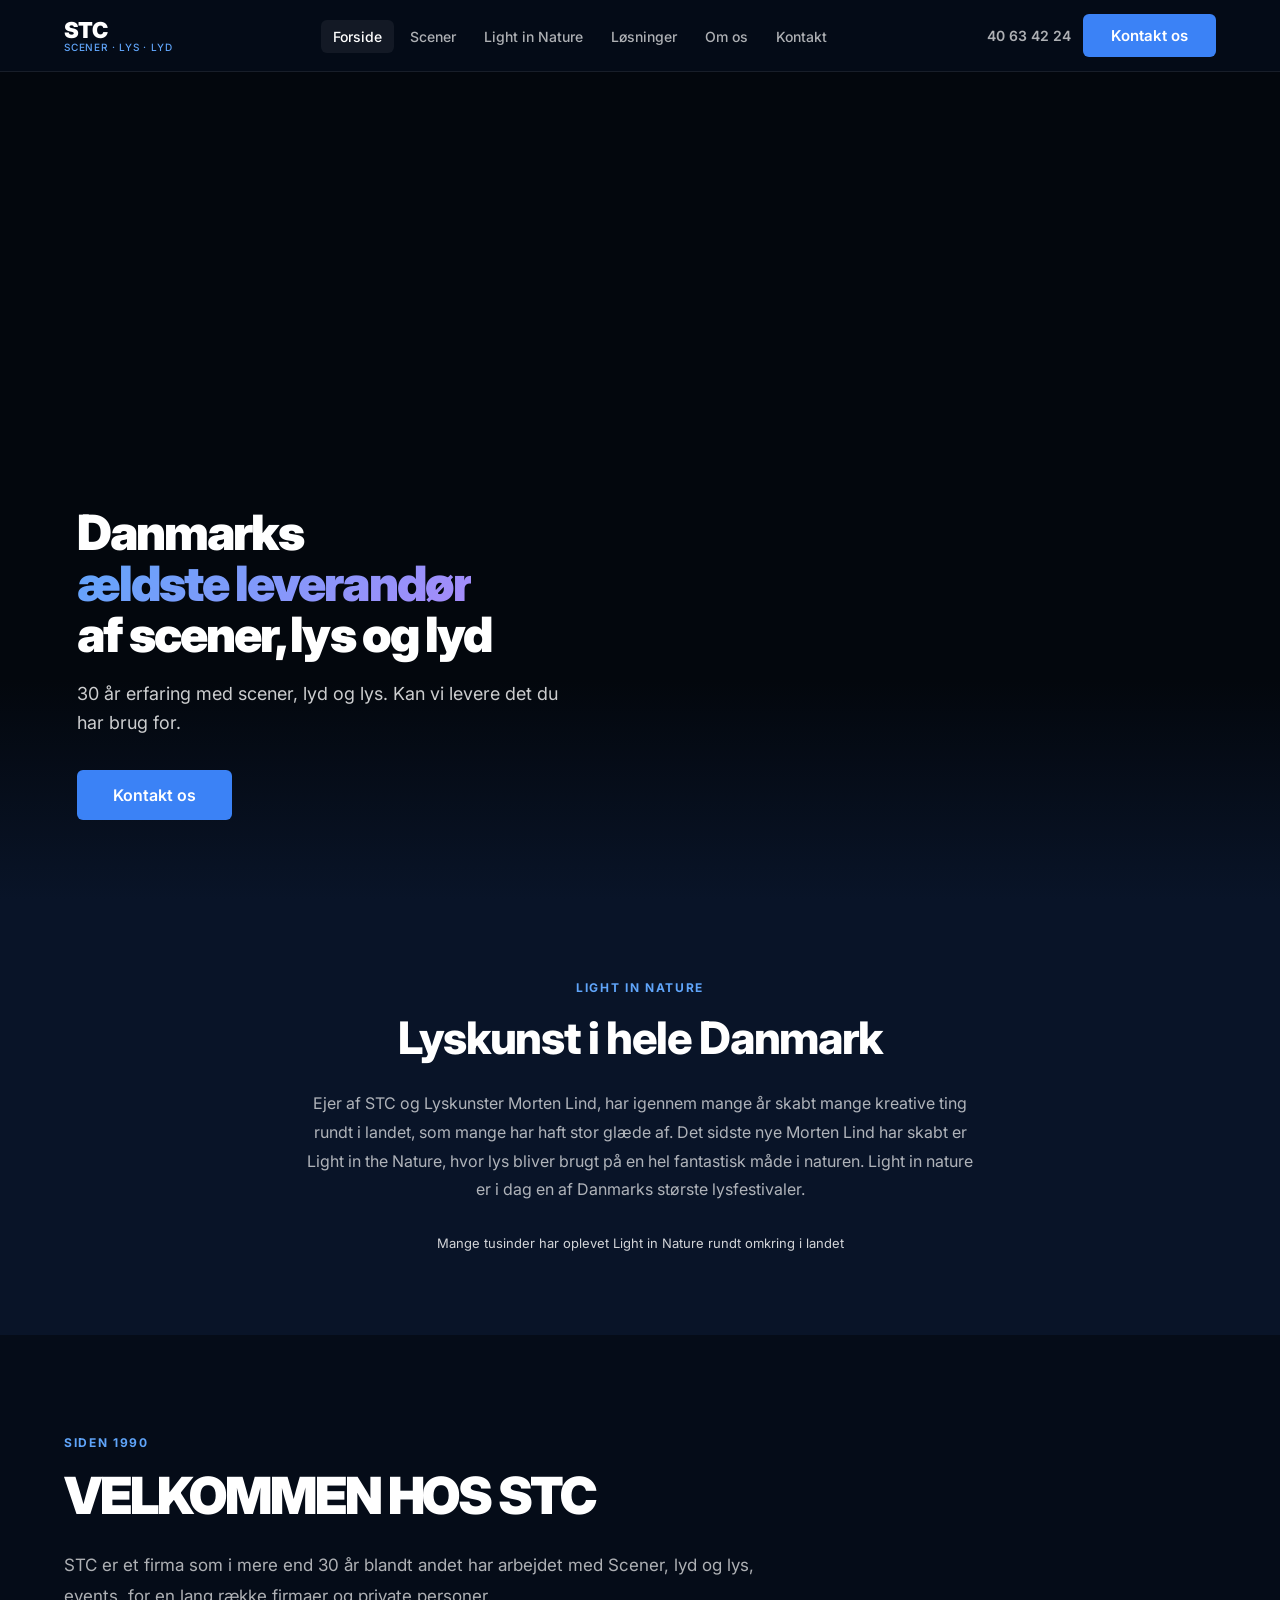
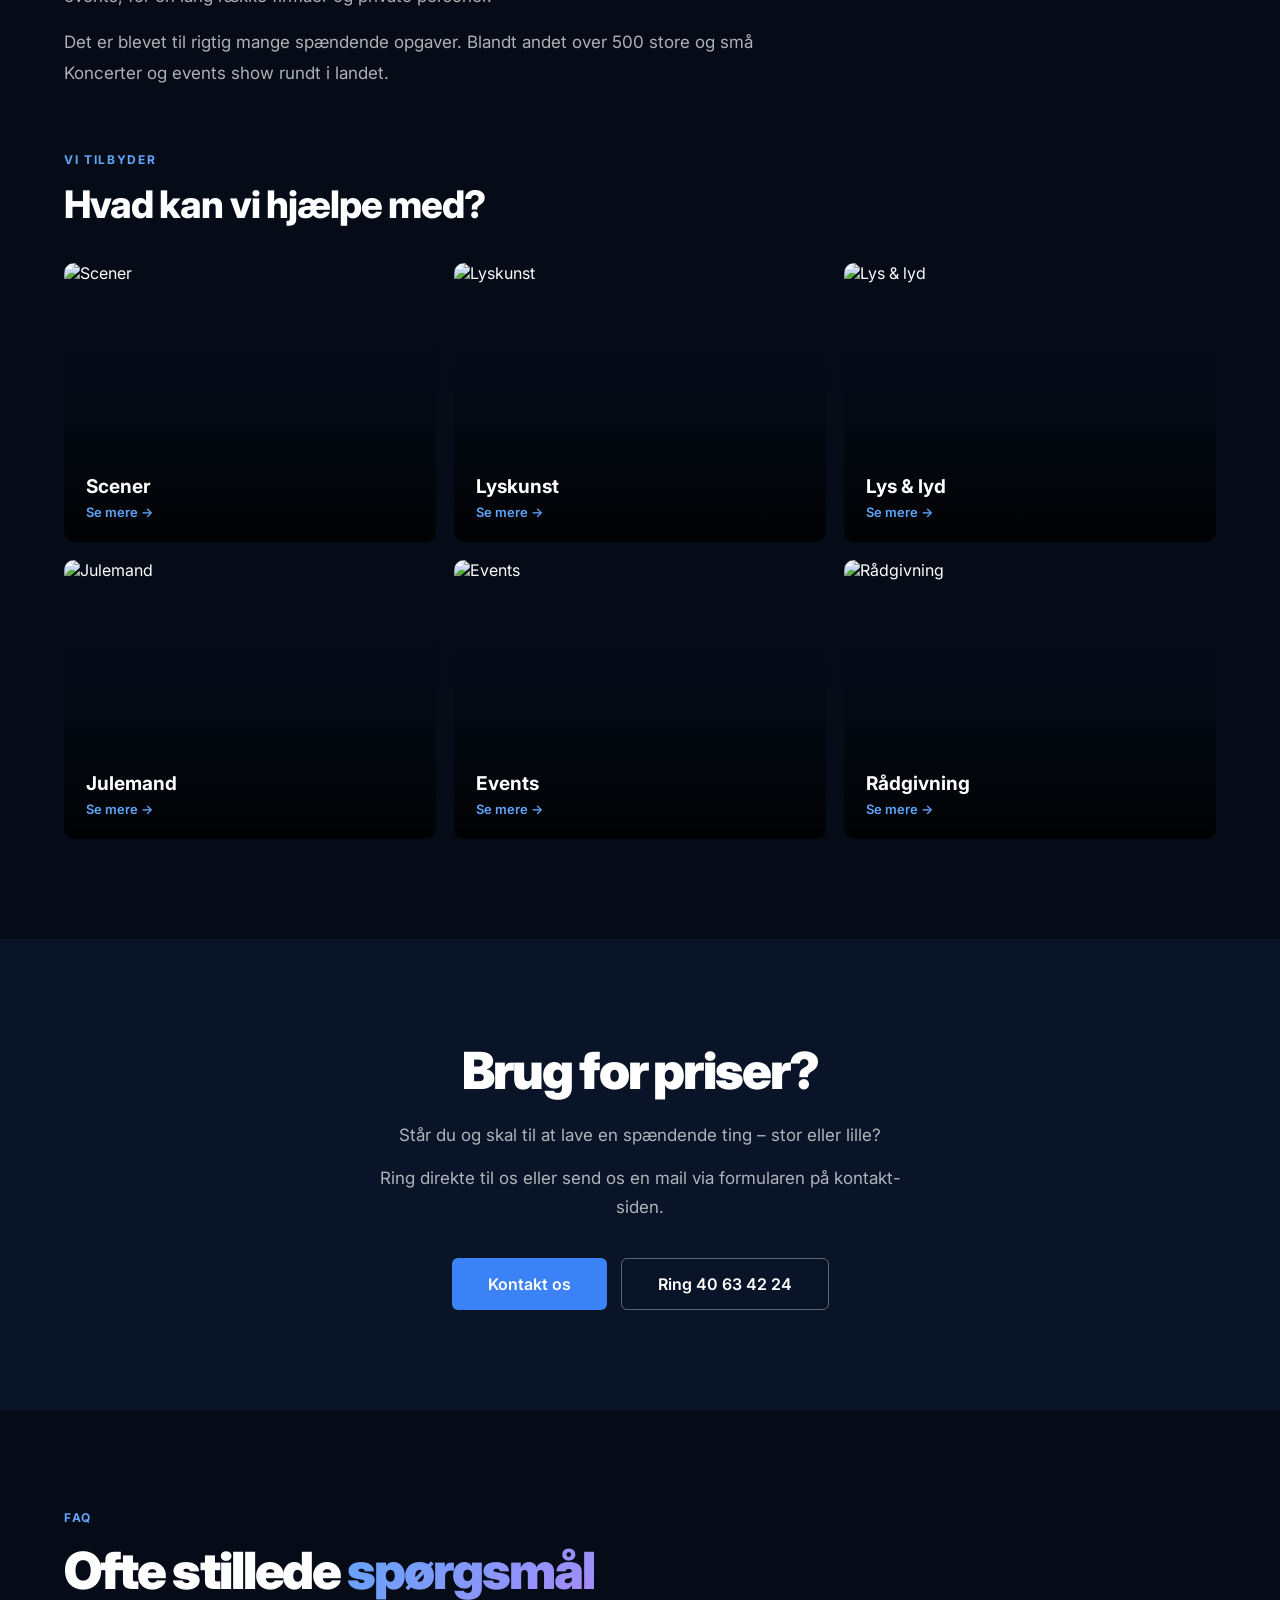
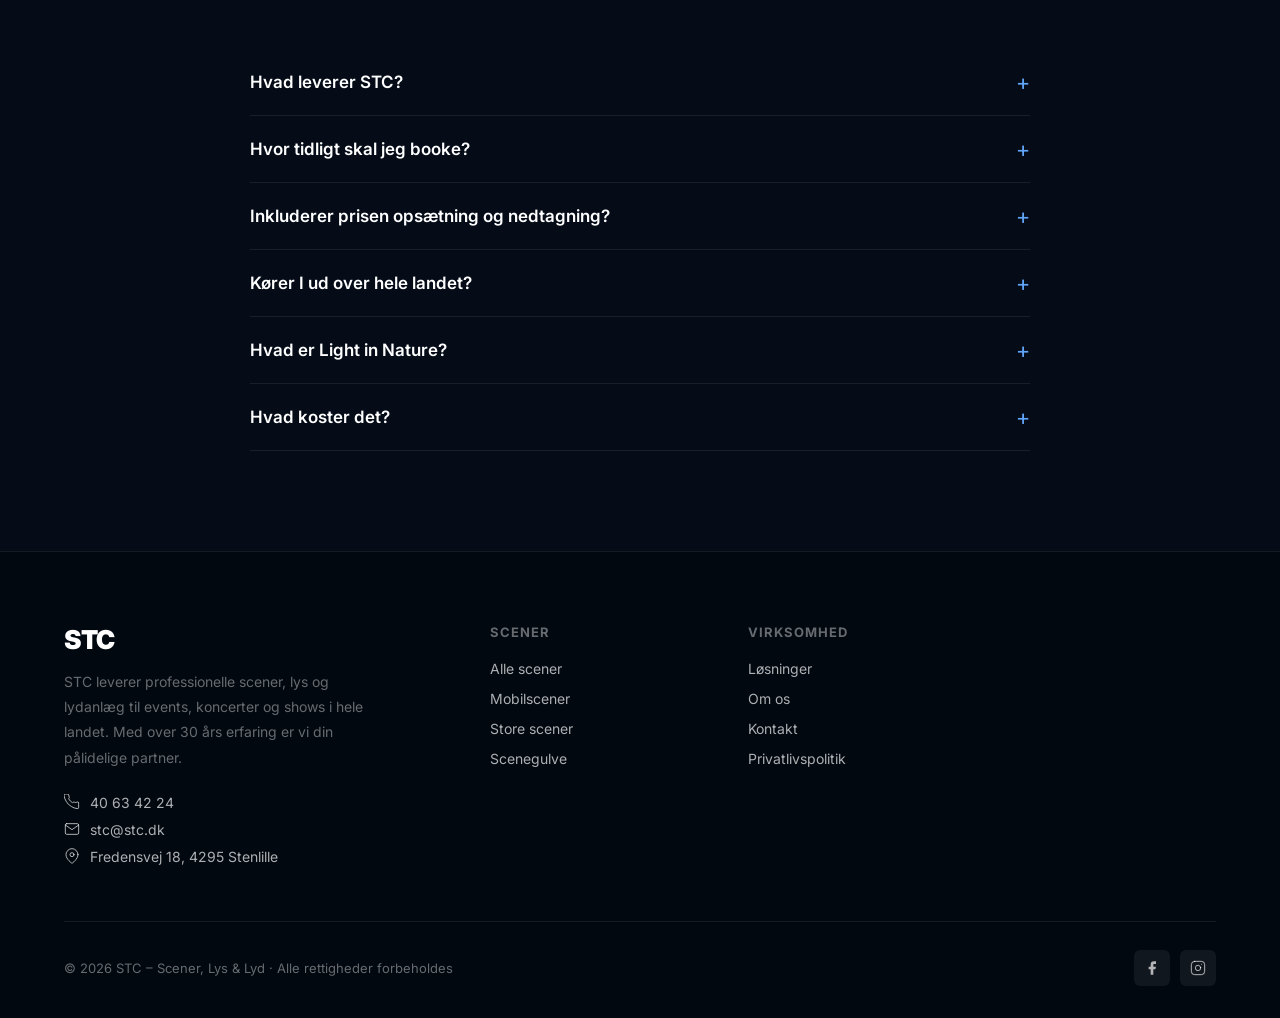
==== index.html @ 2e6f98e1 "test" ====
<!DOCTYPE html>
<html lang="da">
<head>
  <meta charset="UTF-8">
  <meta name="viewport" content="width=device-width, initial-scale=1.0">
  <title>STC – Scener, Lys & Lyd | Professionelt eventudstyr siden 1990</title>
  <meta name="description" content="STC leverer professionelle scener, lys og lyd til events, koncerter og festivaler. Over 30 års erfaring. Ring 40 63 42 24.">
  <link rel="preconnect" href="https://fonts.googleapis.com">
  <link rel="preconnect" href="https://fonts.gstatic.com" crossorigin>
  <link href="https://fonts.googleapis.com/css2?family=Inter:wght@400;500;600;700;800;900&display=swap" rel="stylesheet">
  <link rel="stylesheet" href="styles.css">
</head>
<body>

<!-- NAV -->
<nav class="nav" id="nav">
  <div class="nav-inner">
    <a href="index.html" class="nav-logo">
      <span class="nav-logo-name">STC</span>
      <span class="nav-logo-tag">Scener · Lys · Lyd</span>
    </a>
    <ul class="nav-links">
      <li><a href="index.html" class="nav-link active">Forside</a></li>
      <li class="nav-item">
        <a href="scener.html" class="nav-link">Scener</a>
        <ul class="nav-sub">
          <li><a href="scener.html#store-scener">Store scener</a></li>
          <li><a href="scener.html#mobilscener">Mobilscener</a></li>
          <li><a href="scener.html#scenegulve">Scenegulv og podier</a></li>
          <li><a href="scener.html#smaa-scener">Små scener</a></li>
        </ul>
      </li>
      <li><a href="light-in-nature.html" class="nav-link">Light in Nature</a></li>
      <li><a href="losninger.html" class="nav-link">Løsninger</a></li>
      <li><a href="om-os.html" class="nav-link">Om os</a></li>
      <li><a href="kontakt.html" class="nav-link">Kontakt</a></li>
    </ul>
    <div class="nav-right">
      <a href="tel:40634224" class="nav-tel">40 63 42 24</a>
      <a href="kontakt.html" class="btn btn-primary">Kontakt os</a>
    </div>
    <div class="hamburger" id="hamburger"><span></span><span></span><span></span></div>
  </div>
</nav>

<!-- MOBILE NAV -->
<div class="mobile-nav" id="mobileNav">
  <a href="index.html" class="mobile-nav-link">Forside</a>
  <a href="scener.html" class="mobile-nav-link">Scener</a>
  <a href="light-in-nature.html" class="mobile-nav-link">Light in Nature</a>
  <a href="losninger.html" class="mobile-nav-link">Løsninger</a>
  <a href="om-os.html" class="mobile-nav-link">Om os</a>
  <a href="kontakt.html" class="mobile-nav-link">Kontakt</a>
  <span class="mobile-nav-tel">40 63 42 24</span>
  <a href="kontakt.html" class="btn btn-primary btn-lg" style="margin-top:12px;justify-content:center;">Kontakt os</a>
</div>

<!-- VIDEO HERO -->
<div class="lin-section">
  <div class="lin-video-wrap">
    <video autoplay muted loop playsinline>
      <source src="../assets/video/main_video_light_in_nature.mp4" type="video/mp4">
    </video>
    <div class="lin-video-overlay"></div>
    <div class="lin-hero-text">
      <div>
        <h1 class="lin-h1">Danmarks<br><span class="grad-text">ældste leverandør</span><br>af scener, lys og lyd</h1>
        <p class="lin-sub">30 år erfaring med scener, lyd og lys. Kan vi levere det du har brug for.</p>
        <a href="kontakt.html" class="btn btn-primary btn-lg">Kontakt os</a>
      </div>
    </div>
    <div class="lin-video-gradient"></div>
  </div>
  <div class="lin-text">
    <div class="container">
      <p class="lin-eye fade-up">Light in Nature</p>
      <h2 class="lin-title fade-up d1">Lyskunst i hele Danmark</h2>
      <p class="lin-desc fade-up d2">Ejer af STC og Lyskunster Morten Lind, har igennem mange år skabt mange kreative ting rundt i landet, som mange har haft stor glæde af. Det sidste nye Morten Lind har skabt er Light in the Nature, hvor lys bliver brugt på en hel fantastisk måde i naturen. Light in nature er i dag en af Danmarks største lysfestivaler.</p>
      <p class="lin-highlight fade-up d3">Mange tusinder har oplevet Light in Nature rundt omkring i landet</p>
    </div>
  </div>
</div>

<!-- WELCOME SECTION -->
<section class="section welcome-section">
  <div class="container">
    <p class="section-eyebrow fade-up">Siden 1990</p>
    <h2 class="welcome-h2 fade-up d1">VELKOMMEN HOS STC</h2>
    <p class="welcome-p fade-up d2">STC er et firma som i mere end 30 år blandt andet har arbejdet med Scener, lyd og lys, events, for en lang række firmaer og private personer.</p>
    <p class="welcome-p fade-up d2">Det er blevet til rigtig mange spændende opgaver. Blandt andet over 500 store og små Koncerter og events show rundt i landet.</p>

    <p class="offers-heading fade-up">Vi tilbyder</p>
    <h3 class="offers-h fade-up d1">Hvad kan vi hjælpe med?</h3>
    <div class="offers-grid">
      <a href="scener.html" class="offer-card fade-up">
        <img class="offer-img" src="../assets/images/scener/IMG_8275.jpg" alt="Scener" loading="lazy">
        <div class="offer-body">
          <div class="offer-name">Scener</div>
          <span class="offer-more">Se mere →</span>
        </div>
      </a>
      <a href="light-in-nature.html" class="offer-card fade-up d1">
        <img class="offer-img" src="../assets/images/light_in_nature/IMG_1847-1920w.jpeg" alt="Lyskunst" loading="lazy">
        <div class="offer-body">
          <div class="offer-name">Lyskunst</div>
          <span class="offer-more">Se mere →</span>
        </div>
      </a>
      <a href="lys-og-lyd.html" class="offer-card fade-up d2">
        <img class="offer-img" src="../assets/images/light_in_nature/IMG_1811-1920w.jpeg" alt="Lys &amp; lyd" loading="lazy">
        <div class="offer-body">
          <div class="offer-name">Lys &amp; lyd</div>
          <span class="offer-more">Se mere →</span>
        </div>
      </a>
      <a href="kontakt.html" class="offer-card fade-up">
        <img class="offer-img" src="../assets/images/julemand/stc-event-julemand04-640w.jpg" alt="Julemand" loading="lazy">
        <div class="offer-body">
          <div class="offer-name">Julemand</div>
          <span class="offer-more">Se mere →</span>
        </div>
      </a>
      <a href="kontakt.html" class="offer-card fade-up d1">
        <img class="offer-img" src="../assets/images/light_in_nature/IMG_1855-1920w.jpeg" alt="Events" loading="lazy">
        <div class="offer-body">
          <div class="offer-name">Events</div>
          <span class="offer-more">Se mere →</span>
        </div>
      </a>
      <a href="kontakt.html" class="offer-card fade-up d2">
        <img class="offer-img" src="../assets/images/laser.jpeg" alt="Rådgivning" loading="lazy">
        <div class="offer-body">
          <div class="offer-name">Rådgivning</div>
          <span class="offer-more">Se mere →</span>
        </div>
      </a>
    </div>
  </div>
</section>

<!-- PRICE CTA -->
<div class="price-cta">
  <div class="container">
    <h2 class="price-cta-h fade-up">Brug for priser?</h2>
    <p class="price-cta-p fade-up d1">Står du og skal til at lave en spændende ting – stor eller lille?</p>
    <p class="price-cta-p fade-up d1">Ring direkte til os eller send os en mail via formularen på kontakt-siden.</p>
    <div class="price-cta-btns fade-up d2">
      <a href="kontakt.html" class="btn btn-primary btn-lg">Kontakt os</a>
      <a href="tel:40634224" class="btn btn-outline btn-lg">Ring 40 63 42 24</a>
    </div>
  </div>
</div>

<!-- FAQ -->
<section class="section">
  <div class="container">
    <p class="section-eyebrow fade-up">FAQ</p>
    <h2 class="welcome-h2 fade-up d1" style="margin-bottom:48px;">Ofte stillede <span class="grad-text">spørgsmål</span></h2>
    <div class="faq-list">
      <div class="faq-item fade-up">
        <div class="faq-q">Hvad leverer STC?</div>
        <div class="faq-a">STC leverer scener, lys og lyd samt totalløsninger til alle typer events – fra private fester til store musikfestivaler i hele Danmark.</div>
      </div>
      <div class="faq-item fade-up d1">
        <div class="faq-q">Hvor tidligt skal jeg booke?</div>
        <div class="faq-a">Jo tidligere jo bedre – særligt i sommersæsonen. Vi anbefaler minimum 4–6 uger inden dit event.</div>
      </div>
      <div class="faq-item fade-up d2">
        <div class="faq-q">Inkluderer prisen opsætning og nedtagning?</div>
        <div class="faq-a">Ja – vi leverer og opstiller alt udstyr selv og sørger for nedtagning efter eventet er overstået.</div>
      </div>
      <div class="faq-item fade-up">
        <div class="faq-q">Kører I ud over hele landet?</div>
        <div class="faq-a">Ja – vi leverer og opstiller over hele Danmark. Fragtpris beregnes ud fra afstand fra Stenlille.</div>
      </div>
      <div class="faq-item fade-up d1">
        <div class="faq-q">Hvad er Light in Nature?</div>
        <div class="faq-a">Light in Nature er STC's unikke koncept med kunstneriske lysinstallationer i naturen – i dag en af Danmarks største lysfestivaler.</div>
      </div>
      <div class="faq-item fade-up d2">
        <div class="faq-q">Hvad koster det?</div>
        <div class="faq-a">Prisen afhænger af hvilke ydelser du har brug for, afstand og varighed. Kontakt os for et uforpligtende tilbud.</div>
      </div>
    </div>
  </div>
</section>

<!-- FOOTER -->
<footer class="footer">
  <div class="container">
    <div class="footer-grid">
      <div>
        <span class="footer-logo">STC</span>
        <p class="footer-tagline">STC leverer professionelle scener, lys og lydanlæg til events, koncerter og shows i hele landet. Med over 30 års erfaring er vi din pålidelige partner.</p>
        <div class="footer-contact">
          <a href="tel:40634224"><svg viewBox="0 0 24 24" fill="none" stroke="currentColor" stroke-width="1.5" stroke-linecap="round" stroke-linejoin="round"><path d="M22 16.92v3a2 2 0 0 1-2.18 2 19.79 19.79 0 0 1-8.63-3.07A19.5 19.5 0 0 1 3.17 10.8 19.79 19.79 0 0 1 .1 2.18 2 2 0 0 1 2.1 0h3a2 2 0 0 1 2 1.72 12.84 12.84 0 0 0 .7 2.81 2 2 0 0 1-.45 2.11L6.91 7.18a16 16 0 0 0 6 6l.54-.54a2 2 0 0 1 2.11-.45 12.84 12.84 0 0 0 2.81.7A2 2 0 0 1 22 14.92z"/></svg>40 63 42 24</a>
          <a href="mailto:stc@stc.dk"><svg viewBox="0 0 24 24" fill="none" stroke="currentColor" stroke-width="1.5" stroke-linecap="round" stroke-linejoin="round"><path d="M4 4h16c1.1 0 2 .9 2 2v12c0 1.1-.9 2-2 2H4c-1.1 0-2-.9-2-2V6c0-1.1.9-2 2-2z"/><polyline points="22,6 12,13 2,6"/></svg>stc@stc.dk</a>
          <a href="#"><svg viewBox="0 0 24 24" fill="none" stroke="currentColor" stroke-width="1.5" stroke-linecap="round" stroke-linejoin="round"><path d="M21 10c0 7-9 13-9 13s-9-6-9-13a9 9 0 0 1 18 0z"/><circle cx="12" cy="10" r="3"/></svg>Fredensvej 18, 4295 Stenlille</a>
        </div>
      </div>
      <div>
        <p class="footer-col-h">Scener</p>
        <ul class="footer-links">
          <li><a href="scener.html" class="footer-link">Alle scener</a></li>
          <li><a href="scener.html#mobilscener" class="footer-link">Mobilscener</a></li>
          <li><a href="scener.html#store-scener" class="footer-link">Store scener</a></li>
          <li><a href="scener.html#scenegulve" class="footer-link">Scenegulve</a></li>
        </ul>
      </div>
      <div>
        <p class="footer-col-h">Virksomhed</p>
        <ul class="footer-links">
          <li><a href="losninger.html" class="footer-link">Løsninger</a></li>
          <li><a href="om-os.html" class="footer-link">Om os</a></li>
          <li><a href="kontakt.html" class="footer-link">Kontakt</a></li>
          <li><a href="#" class="footer-link">Privatlivspolitik</a></li>
        </ul>
      </div>
    </div>
    <div class="footer-bottom">
      <p class="footer-copy">© 2026 STC – Scener, Lys &amp; Lyd · Alle rettigheder forbeholdes</p>
      <div class="footer-social">
        <a href="https://www.facebook.com/stc.scener.lyd.lys/" class="soc-link" target="_blank" rel="noopener" aria-label="Facebook"><svg viewBox="0 0 24 24" fill="currentColor"><path d="M18 2h-3a5 5 0 0 0-5 5v3H7v4h3v8h4v-8h3l1-4h-4V7a1 1 0 0 1 1-1h3z"/></svg></a>
        <a href="#" class="soc-link" aria-label="Instagram"><svg viewBox="0 0 24 24" fill="none" stroke="currentColor" stroke-width="1.5" stroke-linecap="round" stroke-linejoin="round"><rect x="2" y="2" width="20" height="20" rx="5" ry="5"/><path d="M16 11.37A4 4 0 1 1 12.63 8 4 4 0 0 1 16 11.37z"/><line x1="17.5" y1="6.5" x2="17.51" y2="6.5"/></svg></a>
      </div>
    </div>
  </div>
</footer>

<script src="script.js"></script>
</body>
</html>
---- styles.css ----
@import url('https://fonts.googleapis.com/css2?family=Inter:wght@400;500;600;700;800;900&display=swap');

:root {
  --bg: #050c18;
  --bg-2: #091428;
  --bg-card: #0d1f3c;
  --blue: #3B82F6;
  --blue-light: #60A5FA;
  --text: #fff;
  --text-2: rgba(255,255,255,0.68);
  --text-3: rgba(255,255,255,0.4);
  --border: rgba(255,255,255,0.08);
  --nav-h: 72px;
  --r: 10px;
  --max: 1200px;
}

/* Reset & base */
*, *::before, *::after { box-sizing: border-box; margin: 0; padding: 0; }
html { scroll-behavior: smooth; }
body { background: var(--bg); color: var(--text); font-family: 'Inter', sans-serif; -webkit-font-smoothing: antialiased; }
a { text-decoration: none; color: inherit; }
img { display: block; max-width: 100%; }

/* Container */
.container { max-width: var(--max); margin: 0 auto; padding: 0 24px; }

/* Buttons */
.btn { display: inline-flex; align-items: center; gap: 8px; padding: 12px 28px; border-radius: 6px; font-weight: 600; font-size: 15px; cursor: pointer; transition: all .2s; border: none; }
.btn-primary { background: var(--blue); color: #fff; }
.btn-primary:hover { background: var(--blue-light); }
.btn-outline { background: transparent; color: #fff; border: 1.5px solid rgba(255,255,255,0.35); }
.btn-outline:hover { border-color: var(--blue-light); color: var(--blue-light); }
.btn-ghost { background: rgba(255,255,255,0.08); color: #fff; }
.btn-ghost:hover { background: rgba(255,255,255,0.14); }
.btn-lg { padding: 15px 36px; font-size: 16px; }

/* Text gradient */
.grad-text { background: linear-gradient(135deg, #60A5FA, #a78bfa); -webkit-background-clip: text; -webkit-text-fill-color: transparent; background-clip: text; }

/* Nav */
.nav { position: fixed; top: 0; left: 0; right: 0; z-index: 100; height: var(--nav-h); background: rgba(5,12,24,0.92); backdrop-filter: blur(12px); border-bottom: 1px solid var(--border); transition: background .3s; }
.nav.scrolled { background: rgba(5,12,24,0.98); }
.nav-inner { max-width: var(--max); margin: 0 auto; padding: 0 24px; height: 100%; display: flex; align-items: center; gap: 40px; }
.nav-logo { display: flex; flex-direction: column; line-height: 1; text-decoration: none; margin-right: auto; }
.nav-logo-name { font-size: 22px; font-weight: 900; letter-spacing: -0.03em; color: #fff; }
.nav-logo-tag { font-size: 10px; color: var(--blue-light); font-weight: 500; letter-spacing: 0.08em; text-transform: uppercase; margin-top: 1px; }
.nav-links { display: flex; align-items: center; gap: 4px; list-style: none; }
.nav-link { font-size: 14px; font-weight: 500; color: var(--text-2); padding: 8px 12px; border-radius: 6px; transition: color .2s, background .2s; white-space: nowrap; }
.nav-link:hover, .nav-link.active { color: #fff; background: rgba(255,255,255,0.06); }
.nav-item { position: relative; }
.nav-item:hover .nav-sub { opacity: 1; visibility: visible; transform: translateY(0); }
.nav-sub { position: absolute; top: calc(100% + 10px); left: 0; background: #0d1f3c; border: 1px solid var(--border); border-radius: 8px; padding: 8px; min-width: 210px; list-style: none; opacity: 0; visibility: hidden; transform: translateY(-6px); transition: all .2s; box-shadow: 0 16px 40px rgba(0,0,0,0.5); }
.nav-sub li a { display: block; padding: 9px 14px; font-size: 14px; color: var(--text-2); border-radius: 5px; transition: background .15s, color .15s; }
.nav-sub li a:hover { background: rgba(255,255,255,0.06); color: #fff; }
.nav-right { display: flex; align-items: center; gap: 12px; margin-left: auto; }
.nav-tel { font-size: 14px; font-weight: 600; color: var(--text-2); transition: color .2s; }
.nav-tel:hover { color: #fff; }
.hamburger { display: none; flex-direction: column; gap: 5px; cursor: pointer; padding: 6px; }
.hamburger span { display: block; width: 22px; height: 2px; background: #fff; border-radius: 2px; transition: all .3s; }
.hamburger.open span:nth-child(1) { transform: translateY(7px) rotate(45deg); }
.hamburger.open span:nth-child(2) { opacity: 0; }
.hamburger.open span:nth-child(3) { transform: translateY(-7px) rotate(-45deg); }

/* Mobile nav */
.mobile-nav { position: fixed; top: var(--nav-h); left: 0; right: 0; bottom: 0; z-index: 99; background: #050c18; padding: 24px; display: flex; flex-direction: column; gap: 4px; transform: translateX(100%); transition: transform .3s ease; overflow-y: auto; }
.mobile-nav.open { transform: translateX(0); }
.mobile-nav-link { font-size: 18px; font-weight: 600; color: var(--text-2); padding: 14px 0; border-bottom: 1px solid var(--border); }
.mobile-nav-link:hover { color: #fff; }
.mobile-nav-tel { font-size: 15px; font-weight: 600; color: var(--blue-light); padding: 14px 0; margin-top: 8px; }

/* Scroll animations */
.fade-up { opacity: 0; transform: translateY(28px); transition: opacity .6s ease, transform .6s ease; }
.fade-up.visible { opacity: 1; transform: none; }
.d1 { transition-delay: .1s; }
.d2 { transition-delay: .2s; }
.d3 { transition-delay: .3s; }

/* Video hero (lin-section) */
.lin-section { padding-top: var(--nav-h); }
.lin-video-wrap { position: relative; height: calc(100vh - var(--nav-h)); min-height: 500px; overflow: hidden; }
.lin-video-wrap video { position: absolute; inset: 0; width: 100%; height: 100%; object-fit: cover; }
.lin-video-overlay { position: absolute; inset: 0; z-index: 1; background: rgba(0,0,0,0.45); }
.lin-hero-text { position: absolute; inset: 0; z-index: 3; display: flex; align-items: flex-end; padding-bottom: 80px; padding-left: clamp(24px, 6vw, 100px); }
.lin-h1 { font-size: clamp(28px, 3.8vw, 54px); font-weight: 900; color: #fff; letter-spacing: -0.04em; line-height: 1.05; margin-bottom: 20px; }
.lin-sub { font-size: clamp(15px, 1.6vw, 18px); color: rgba(255,255,255,0.8); max-width: 500px; margin-bottom: 32px; line-height: 1.6; }
.lin-video-gradient { position: absolute; bottom: 0; left: 0; right: 0; height: 220px; z-index: 2; background: linear-gradient(to bottom, transparent, #091428); }
.lin-text { background: var(--bg-2); padding: 80px 0; text-align: center; }
.lin-eye { font-size: 12px; font-weight: 700; letter-spacing: 0.14em; text-transform: uppercase; color: var(--blue-light); margin-bottom: 16px; }
.lin-title { font-size: clamp(26px, 3.5vw, 46px); font-weight: 800; letter-spacing: -0.03em; margin-bottom: 24px; }
.lin-desc { font-size: 16px; color: var(--text-2); max-width: 680px; margin: 0 auto 28px; line-height: 1.8; }
.lin-highlight { font-size: 13px; color: rgba(255,255,255,0.82); max-width: 620px; margin: 0 auto; line-height: 1.75; }

/* Welcome section */
.section { padding: 100px 0; }
.welcome-section { background: var(--bg); }
.section-eyebrow { font-size: 12px; font-weight: 700; letter-spacing: 0.14em; text-transform: uppercase; color: var(--blue-light); margin-bottom: 14px; }
.welcome-h2 { font-size: clamp(28px, 4vw, 52px); font-weight: 900; letter-spacing: -0.04em; margin-bottom: 24px; }
.welcome-p { font-size: 17px; color: var(--text-2); max-width: 700px; line-height: 1.8; margin-bottom: 16px; }
.offers-heading { font-size: 12px; font-weight: 700; letter-spacing: 0.14em; text-transform: uppercase; color: var(--blue-light); margin-top: 64px; margin-bottom: 14px; }
.offers-h { font-size: clamp(22px, 3vw, 38px); font-weight: 800; letter-spacing: -0.03em; margin-bottom: 36px; }
.offers-grid { display: grid; grid-template-columns: repeat(3, 1fr); gap: 18px; }
.offer-card { position: relative; border-radius: var(--r); overflow: hidden; aspect-ratio: 4/3; display: block; text-decoration: none; }
.offer-card:hover .offer-img { transform: scale(1.05); }
.offer-img { width: 100%; height: 100%; object-fit: cover; transition: transform .4s ease; }
.offer-body { position: absolute; inset: 0; background: linear-gradient(to top, rgba(0,0,0,0.85) 0%, rgba(0,0,0,0.1) 55%, transparent 100%); display: flex; flex-direction: column; justify-content: flex-end; padding: 22px; }
.offer-name { font-size: 19px; font-weight: 700; color: #fff; margin-bottom: 6px; }
.offer-more { font-size: 13px; font-weight: 600; color: var(--blue-light); }

/* Price CTA */
.price-cta { background: var(--bg-2); padding: 100px 0; text-align: center; }
.price-cta-h { font-size: clamp(28px, 4vw, 52px); font-weight: 900; letter-spacing: -0.04em; margin-bottom: 20px; }
.price-cta-p { font-size: 17px; color: var(--text-2); max-width: 560px; margin: 0 auto 14px; line-height: 1.7; }
.price-cta-btns { display: flex; gap: 14px; justify-content: center; margin-top: 36px; flex-wrap: wrap; }

/* FAQ */
.faq-list { max-width: 780px; margin: 0 auto; }
.faq-item { border-bottom: 1px solid var(--border); cursor: pointer; }
.faq-q { padding: 20px 0; font-size: 17px; font-weight: 600; display: flex; justify-content: space-between; align-items: center; gap: 16px; }
.faq-q::after { content: '+'; font-size: 22px; font-weight: 400; color: var(--blue-light); flex-shrink: 0; transition: transform .2s; }
.faq-item.open .faq-q::after { transform: rotate(45deg); }
.faq-a { font-size: 16px; color: var(--text-2); line-height: 1.8; max-height: 0; overflow: hidden; transition: max-height .35s ease, padding .35s ease; }
.faq-item.open .faq-a { max-height: 300px; padding-bottom: 20px; }

/* Footer */
.footer { background: #020810; padding: 72px 0 32px; border-top: 1px solid var(--border); }
.footer-grid { display: grid; grid-template-columns: 1.8fr 1fr 1fr 1fr; gap: 48px; margin-bottom: 56px; }
.footer-logo { font-size: 26px; font-weight: 900; letter-spacing: -0.04em; margin-bottom: 14px; display: block; }
.footer-tagline { font-size: 14px; color: var(--text-3); line-height: 1.8; margin-bottom: 24px; max-width: 300px; }
.footer-contact { display: flex; flex-direction: column; gap: 10px; }
.footer-contact a { display: flex; align-items: center; gap: 10px; font-size: 14px; color: var(--text-2); transition: color .2s; }
.footer-contact a:hover { color: #fff; }
.footer-contact svg { width: 16px; height: 16px; flex-shrink: 0; }
.footer-col-h { font-size: 13px; font-weight: 700; letter-spacing: 0.08em; text-transform: uppercase; color: var(--text-3); margin-bottom: 18px; }
.footer-links { list-style: none; display: flex; flex-direction: column; gap: 10px; }
.footer-link { font-size: 14px; color: var(--text-2); transition: color .2s; }
.footer-link:hover { color: #fff; }
.footer-bottom { display: flex; justify-content: space-between; align-items: center; padding-top: 28px; border-top: 1px solid var(--border); flex-wrap: wrap; gap: 16px; }
.footer-copy { font-size: 13px; color: var(--text-3); }
.footer-social { display: flex; gap: 10px; }
.soc-link { width: 36px; height: 36px; border-radius: 6px; background: rgba(255,255,255,0.06); display: flex; align-items: center; justify-content: center; color: var(--text-2); transition: background .2s, color .2s; }
.soc-link:hover { background: var(--blue); color: #fff; }
.soc-link svg { width: 16px; height: 16px; }

/* Losninger page specific */
/* Hero tabs */
.sol-hero { position: relative; height: 90vh; min-height: 560px; overflow: hidden; display: flex; align-items: flex-end; padding-bottom: 80px; padding-top: var(--nav-h); }
.sol-hero-bg { position: absolute; inset: 0; }
.sol-hero-bg img { width: 100%; height: 100%; object-fit: cover; }
.sol-hero-overlay { position: absolute; inset: 0; background: linear-gradient(to top, rgba(5,12,24,1) 0%, rgba(5,12,24,0.6) 40%, rgba(5,12,24,0.2) 100%); }
.sol-hero-content { position: relative; z-index: 2; width: 100%; }
.sol-eyebrow { font-size: 12px; font-weight: 700; letter-spacing: 0.14em; text-transform: uppercase; color: var(--blue-light); margin-bottom: 16px; }
.sol-h1 { font-size: clamp(32px, 5vw, 68px); font-weight: 900; letter-spacing: -0.04em; line-height: 1.05; margin-bottom: 40px; }
.sol-tabs { display: flex; gap: 12px; flex-wrap: wrap; }
.sol-tab { padding: 13px 28px; border-radius: 6px; font-size: 15px; font-weight: 600; cursor: pointer; transition: all .2s; border: 1.5px solid rgba(255,255,255,0.25); color: rgba(255,255,255,0.75); background: rgba(255,255,255,0.06); }
.sol-tab:hover, .sol-tab.active { background: var(--blue); border-color: var(--blue); color: #fff; }

/* Tab content panels */
.sol-panel { display: none; }
.sol-panel.active { display: block; }

/* Vi leverer section */
.vi-leverer { padding: 100px 0; background: var(--bg); }
.vi-leverer-intro { max-width: 700px; margin-bottom: 64px; }
.vi-leverer-intro h2 { font-size: clamp(26px, 3.5vw, 46px); font-weight: 900; letter-spacing: -0.04em; margin-bottom: 18px; }
.vi-leverer-intro p { font-size: 17px; color: var(--text-2); line-height: 1.8; }

/* Scene type cards */
.type-grid { display: grid; grid-template-columns: repeat(2, 1fr); gap: 24px; }
.type-card { background: var(--bg-card); border: 1px solid var(--border); border-radius: var(--r); overflow: hidden; display: flex; flex-direction: column; transition: border-color .2s; text-decoration: none; color: inherit; }
.type-card:hover { border-color: var(--blue); }
.type-card-img { aspect-ratio: 16/9; overflow: hidden; }
.type-card-img img { width: 100%; height: 100%; object-fit: cover; transition: transform .4s; }
.type-card:hover .type-card-img img { transform: scale(1.05); }
.type-card-body { padding: 24px 28px 28px; flex: 1; display: flex; flex-direction: column; }
.type-card-title { font-size: 20px; font-weight: 700; margin-bottom: 10px; }
.type-card-desc { font-size: 15px; color: var(--text-2); line-height: 1.7; flex: 1; margin-bottom: 20px; }
.type-card-link { font-size: 14px; font-weight: 600; color: var(--blue-light); display: flex; align-items: center; gap: 6px; }
.type-card-link::after { content: '→'; }

/* Scener page */
.page-hero { position: relative; min-height: 400px; display: flex; align-items: flex-end; padding-bottom: 60px; padding-top: var(--nav-h); overflow: hidden; }
.page-hero-bg { position: absolute; inset: 0; }
.page-hero-bg img { width: 100%; height: 100%; object-fit: cover; }
.page-hero-overlay { position: absolute; inset: 0; background: linear-gradient(to top, rgba(5,12,24,0.88) 0%, rgba(5,12,24,0.35) 50%, rgba(5,12,24,0.08) 100%); }
.page-hero-content { position: relative; z-index: 2; }
.page-eyebrow { font-size: 12px; font-weight: 700; letter-spacing: 0.14em; text-transform: uppercase; color: var(--blue-light); margin-bottom: 12px; }
.page-h1 { font-size: clamp(32px, 5vw, 64px); font-weight: 900; letter-spacing: -0.04em; line-height: 1.05; margin-bottom: 16px; }
.page-sub { font-size: 18px; color: var(--text-2); max-width: 580px; line-height: 1.7; }
.scener-section { padding: 80px 0; }
.scener-section + .scener-section { border-top: 1px solid var(--border); }
.scene-card { display: grid; grid-template-columns: 1fr 1fr; gap: 60px; align-items: center; }
.scene-card.reverse { direction: rtl; }
.scene-card.reverse > * { direction: ltr; }
.scene-card-img { border-radius: var(--r); overflow: hidden; aspect-ratio: 4/3; }
.scene-card-img img { width: 100%; height: 100%; object-fit: cover; }
.scene-card-eyebrow { font-size: 11px; font-weight: 700; letter-spacing: 0.12em; text-transform: uppercase; color: var(--blue-light); margin-bottom: 12px; }
.scene-card-h { font-size: clamp(22px, 3vw, 36px); font-weight: 800; letter-spacing: -0.03em; margin-bottom: 14px; }
.scene-card-p { font-size: 16px; color: var(--text-2); line-height: 1.8; margin-bottom: 24px; }

/* Light in nature – full-height immersive hero */
.lin-page-hero { position: relative; height: 100vh; min-height: 600px; display: flex; align-items: center; overflow: hidden; padding-top: var(--nav-h); }
.lin-page-hero-bg { position: absolute; inset: 0; }
.lin-page-hero-bg img { width: 100%; height: 100%; object-fit: cover; }
.lin-page-hero-overlay { position: absolute; inset: 0; background: linear-gradient(to bottom, rgba(5,12,24,0.55) 0%, rgba(5,12,24,0.05) 35%, rgba(5,12,24,0.05) 55%, rgba(5,12,24,0.75) 100%); }
.lin-page-hero-content { position: relative; z-index: 2; width: 100%; text-align: center; }
.lin-page-eyebrow { font-size: 11px; font-weight: 700; letter-spacing: 0.2em; text-transform: uppercase; color: var(--blue-light); margin-bottom: 20px; }
.lin-page-h1 { font-size: clamp(56px, 9vw, 120px); font-weight: 900; letter-spacing: -0.04em; line-height: 0.95; margin-bottom: 28px; }
.lin-page-sub { font-size: clamp(15px, 1.5vw, 17px); color: rgba(255,255,255,0.72); max-width: 460px; margin: 0 auto 40px; line-height: 1.65; }
.lin-page-scroll { display: flex; flex-direction: column; align-items: center; gap: 8px; position: absolute; bottom: 40px; left: 50%; transform: translateX(-50%); z-index: 2; }
.lin-page-scroll span { font-size: 11px; font-weight: 600; letter-spacing: 0.14em; text-transform: uppercase; color: rgba(255,255,255,0.45); }
.lin-page-scroll-line { width: 1px; height: 40px; background: linear-gradient(to bottom, rgba(255,255,255,0.4), transparent); }

/* Light in nature page */
.lin-gallery { padding: 80px 0; background: var(--bg); }
.lin-gallery-grid { display: grid; grid-template-columns: repeat(3, 1fr); gap: 12px; }
.lin-gallery-item { border-radius: 6px; overflow: hidden; aspect-ratio: 4/3; }
.lin-gallery-item img { width: 100%; height: 100%; object-fit: cover; transition: transform .4s; }
.lin-gallery-item:hover img { transform: scale(1.04); }
.lin-gallery-item.tall { grid-row: span 2; aspect-ratio: auto; }

/* Contact page */
.contact-section { padding: 100px 0; }
.contact-grid { display: grid; grid-template-columns: 1fr 1fr; gap: 80px; align-items: start; }
.contact-info h2 { font-size: clamp(26px, 3.5vw, 46px); font-weight: 900; letter-spacing: -0.03em; margin-bottom: 20px; }
.contact-info p { font-size: 17px; color: var(--text-2); line-height: 1.8; margin-bottom: 32px; }
.contact-details { display: flex; flex-direction: column; gap: 16px; }
.contact-detail { display: flex; align-items: center; gap: 14px; font-size: 16px; color: var(--text-2); }
.contact-detail svg { width: 20px; height: 20px; flex-shrink: 0; color: var(--blue-light); }
.contact-form { background: var(--bg-card); border: 1px solid var(--border); border-radius: var(--r); padding: 40px; }
.form-group { margin-bottom: 20px; }
.form-group label { display: block; font-size: 13px; font-weight: 600; color: var(--text-2); margin-bottom: 8px; text-transform: uppercase; letter-spacing: 0.06em; }
.form-group input, .form-group textarea { width: 100%; background: rgba(255,255,255,0.05); border: 1px solid var(--border); border-radius: 6px; padding: 13px 16px; color: #fff; font-size: 15px; font-family: inherit; transition: border-color .2s; }
.form-group input:focus, .form-group textarea:focus { outline: none; border-color: var(--blue); }
.form-group textarea { resize: vertical; min-height: 120px; }

/* Om os page */
/* Om os – split hero */
.about-hero { display: grid; grid-template-columns: 1fr 1fr; min-height: 100vh; padding-top: var(--nav-h); }
.about-hero-text { display: flex; flex-direction: column; justify-content: center; padding: 80px 64px; background: var(--bg); }
.about-hero-year { font-size: 11px; font-weight: 700; letter-spacing: 0.22em; text-transform: uppercase; color: var(--blue-light); margin-bottom: 32px; display: block; }
.about-hero-h1 { font-size: clamp(36px, 4vw, 64px); font-weight: 900; letter-spacing: -0.04em; line-height: 1.02; margin-bottom: 28px; }
.about-hero-sub { font-size: 17px; color: var(--text-2); line-height: 1.8; max-width: 400px; margin-bottom: 44px; }
.about-hero-img { position: relative; overflow: hidden; }
.about-hero-img img { width: 100%; height: 100%; object-fit: cover; object-position: center; }

.about-section { padding: 100px 0; }
.about-grid { display: grid; grid-template-columns: 1fr 1fr; gap: 80px; align-items: center; }
.about-text h2 { font-size: clamp(26px, 3.5vw, 46px); font-weight: 900; letter-spacing: -0.03em; margin-bottom: 20px; }
.about-text p { font-size: 17px; color: var(--text-2); line-height: 1.8; margin-bottom: 16px; }
.about-img { border-radius: var(--r); overflow: hidden; aspect-ratio: 4/3; }
.about-img img { width: 100%; height: 100%; object-fit: cover; }
.stats-row { display: grid; grid-template-columns: repeat(3, 1fr); gap: 32px; background: var(--bg-card); border: 1px solid var(--border); border-radius: var(--r); padding: 48px 40px; margin-top: 64px; }
.stat-item { text-align: center; }
.stat-num { font-size: clamp(36px, 4vw, 56px); font-weight: 900; letter-spacing: -0.04em; background: linear-gradient(135deg, #60A5FA, #a78bfa); -webkit-background-clip: text; -webkit-text-fill-color: transparent; background-clip: text; }
.stat-label { font-size: 14px; color: var(--text-2); margin-top: 6px; }

/* Lys og lyd page */
.lyd-intro { padding: 80px 0 40px; background: var(--bg); }
.lyd-intro-inner { max-width: 760px; }
.lyd-intro-inner h2 { font-size: clamp(26px, 3.5vw, 46px); font-weight: 900; letter-spacing: -0.04em; margin-bottom: 18px; }
.lyd-intro-inner p { font-size: 17px; color: var(--text-2); line-height: 1.8; margin-bottom: 16px; }

/* Responsive */
@media (max-width: 1024px) {
  .nav-links, .nav-tel { display: none; }
  .hamburger { display: flex; }
  .footer-grid { grid-template-columns: 1fr 1fr; }
  .type-grid { grid-template-columns: 1fr; }
  .scene-card { grid-template-columns: 1fr; gap: 28px; }
  .scene-card.reverse { direction: ltr; }
  .lin-gallery-grid { grid-template-columns: repeat(2, 1fr); }
  .about-grid { grid-template-columns: 1fr; }
  .stats-row { grid-template-columns: 1fr; gap: 24px; }
  .about-hero { grid-template-columns: 1fr; min-height: auto; }
  .about-hero-text { padding: 60px 32px; }
  .about-hero-img { min-height: 400px; }
}
@media (max-width: 768px) {
  .offers-grid { grid-template-columns: repeat(2, 1fr); }
  .sol-tabs { flex-direction: column; }
  .sol-tab { width: 100%; text-align: center; }
  .footer-grid { grid-template-columns: 1fr; gap: 32px; }
  .contact-grid { grid-template-columns: 1fr; }
}
@media (max-width: 480px) {
  .offers-grid { grid-template-columns: 1fr 1fr; }
  .lin-gallery-grid { grid-template-columns: 1fr 1fr; }
}
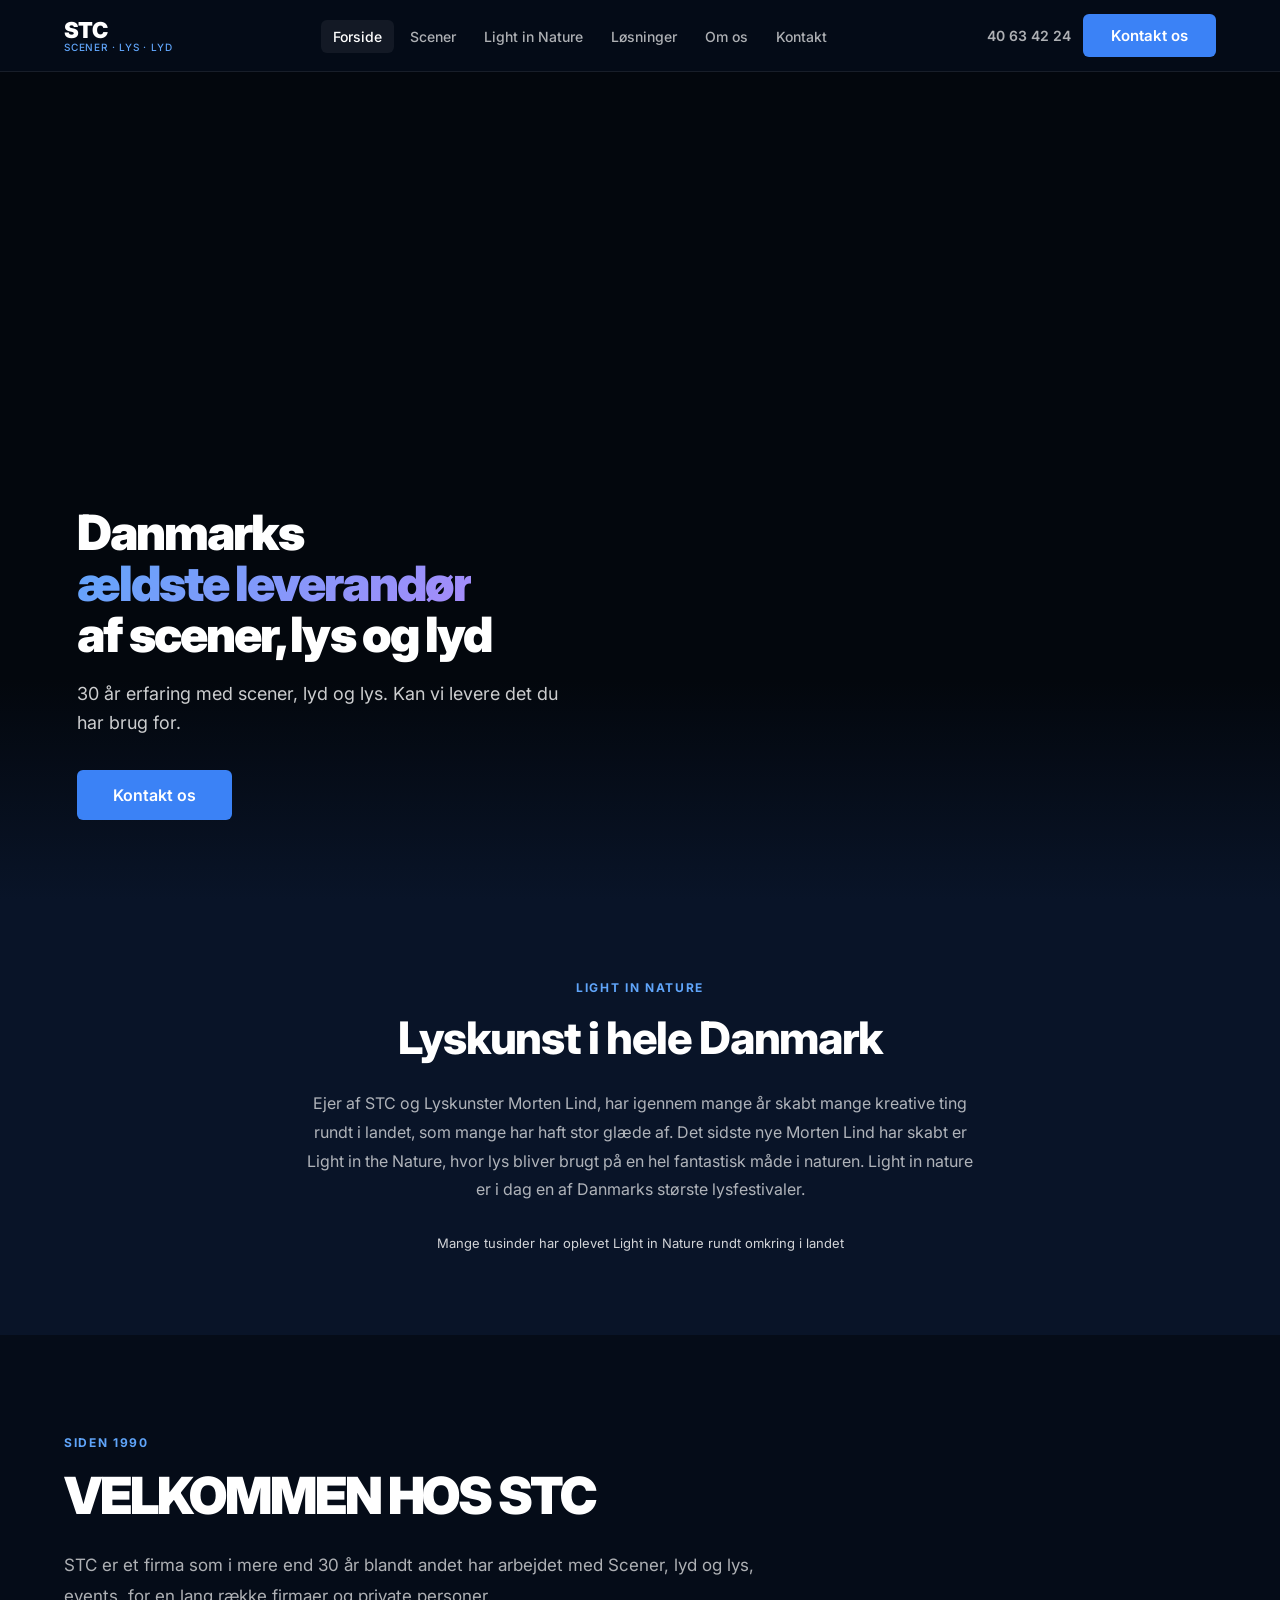
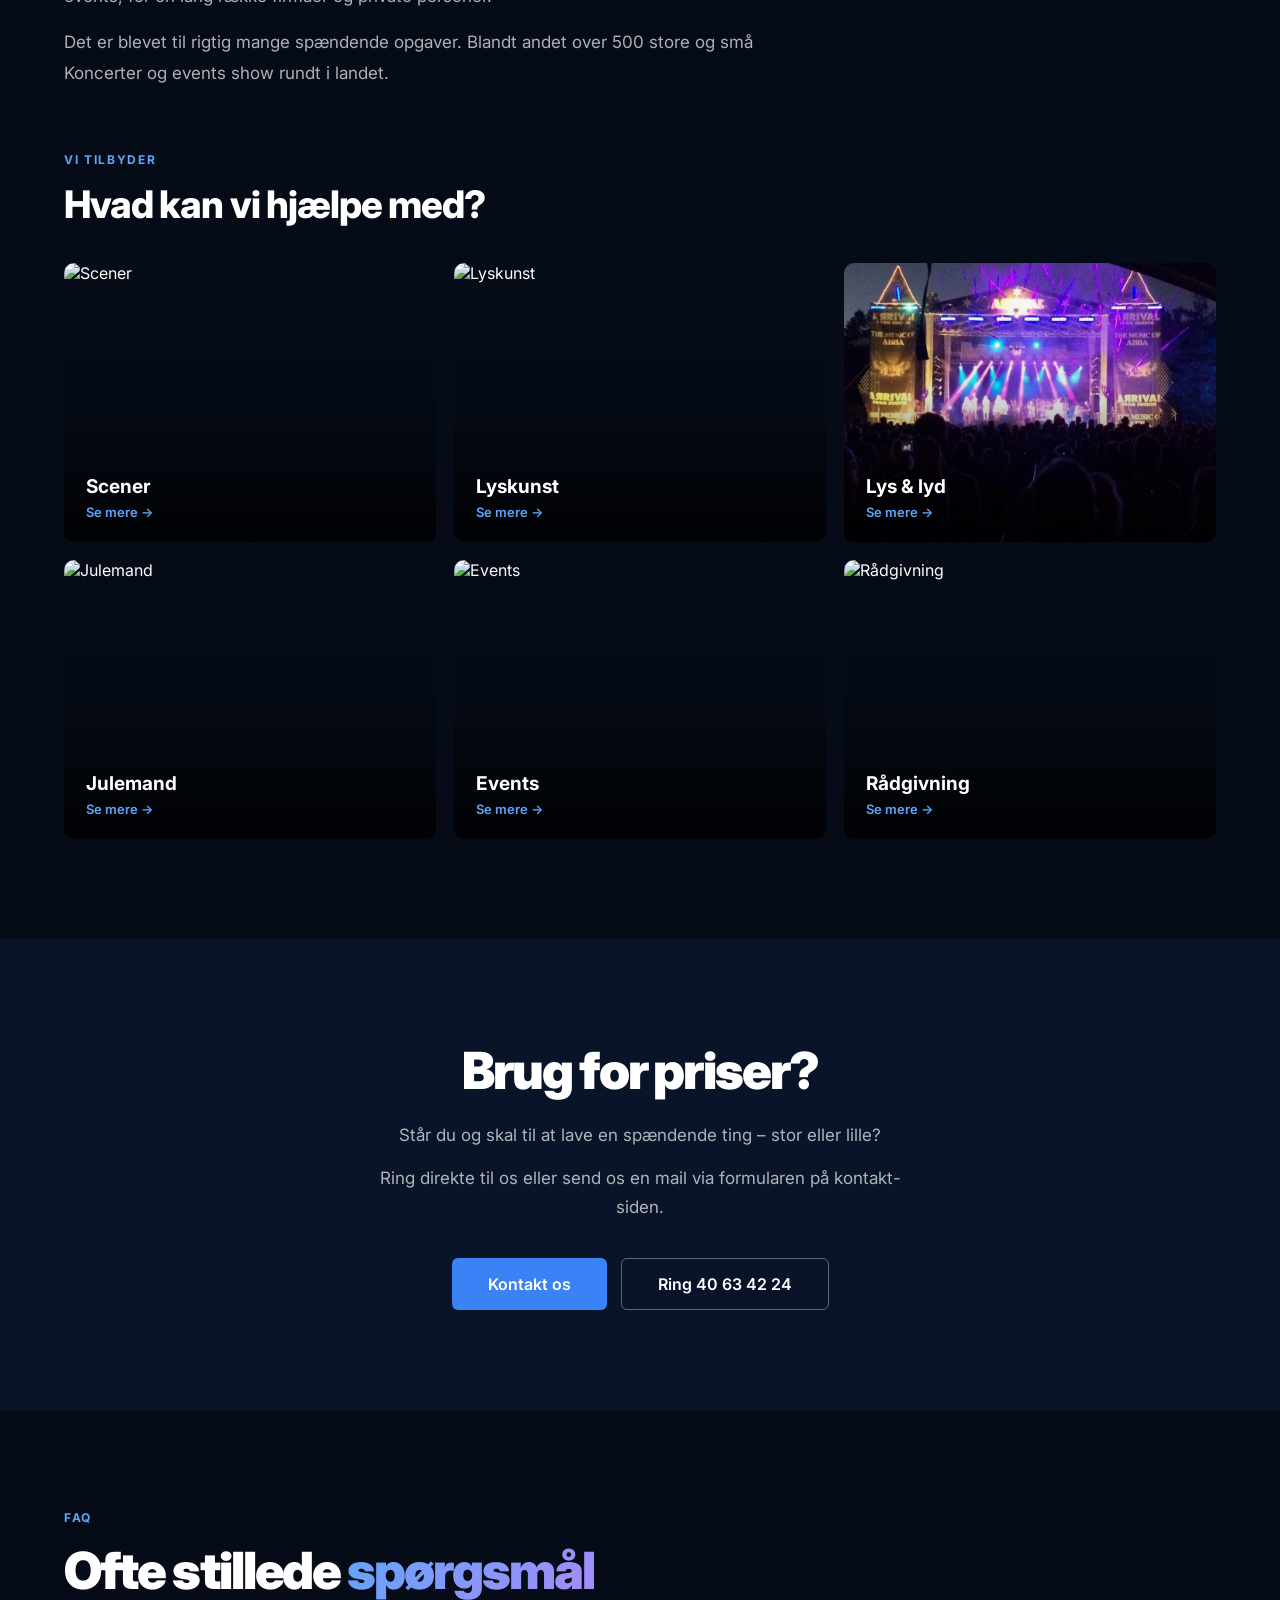
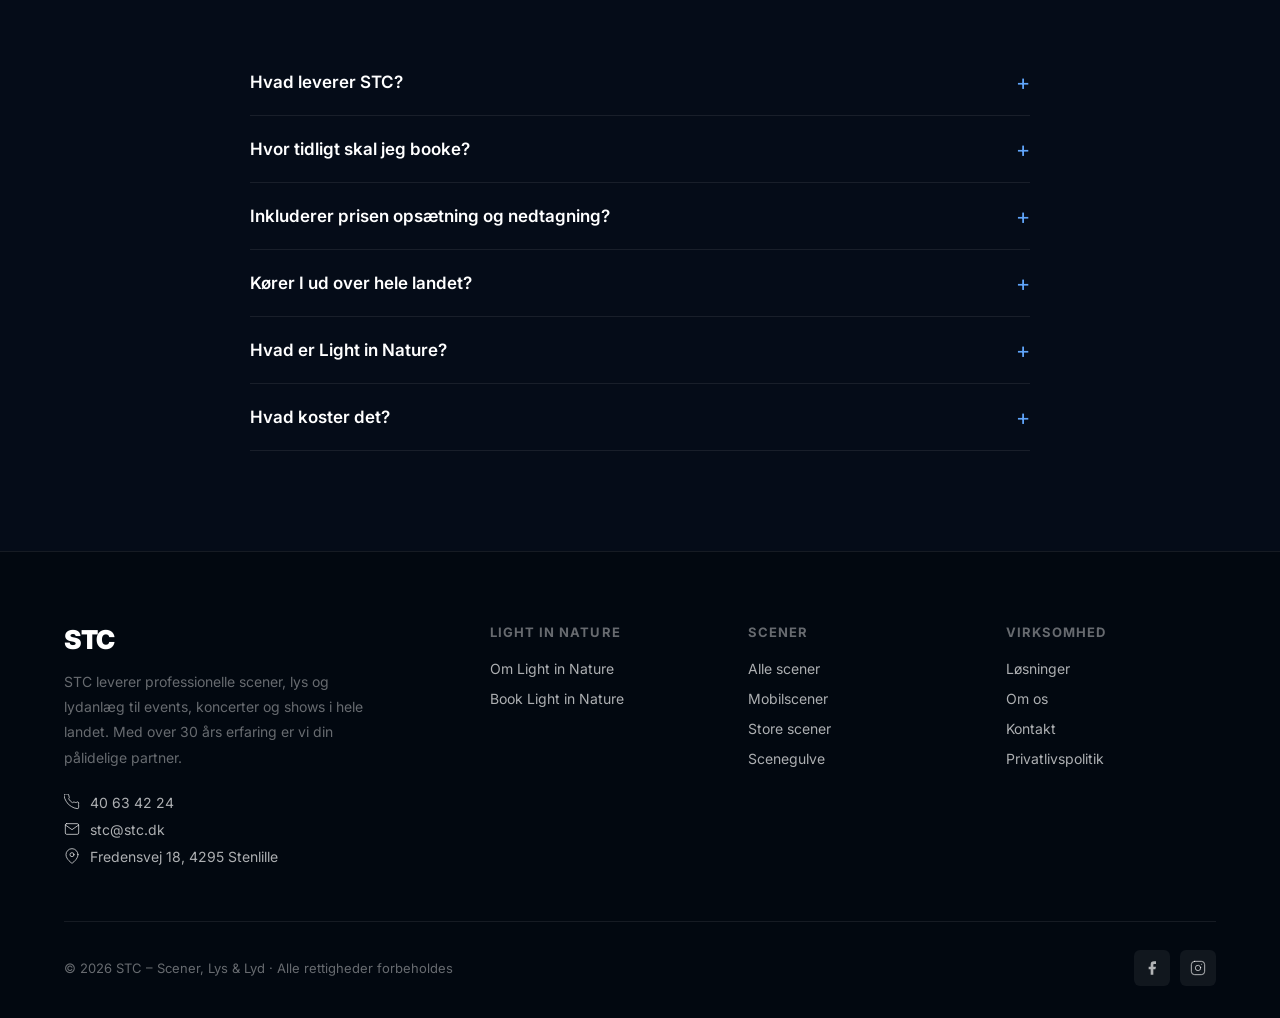
==== commit 4e67f7cd: "Update offer card images on front page Co-Authored-By: Claude Sonnet 4.6 <noreply@anthropic.com>" ====
--- a/index.html
+++ b/index.html
@@ -24,10 +24,10 @@
       <li class="nav-item">
         <a href="scener.html" class="nav-link">Scener</a>
         <ul class="nav-sub">
-          <li><a href="scener.html#store-scener">Store scener</a></li>
-          <li><a href="scener.html#mobilscener">Mobilscener</a></li>
-          <li><a href="scener.html#scenegulve">Scenegulv og podier</a></li>
-          <li><a href="scener.html#smaa-scener">Små scener</a></li>
+          <li><a href="scener/store-scener.html">Store scener</a></li>
+          <li><a href="scener/mobilscener.html">Mobilscener</a></li>
+          <li><a href="scener/scenegulve.html">Scenegulv og podier</a></li>
+          <li><a href="scener/smaa-scener.html">Små scener</a></li>
         </ul>
       </li>
       <li><a href="light-in-nature.html" class="nav-link">Light in Nature</a></li>
@@ -59,7 +59,7 @@
 <div class="lin-section">
   <div class="lin-video-wrap">
     <video autoplay muted loop playsinline>
-      <source src="../assets/video/main_video_light_in_nature.mp4" type="video/mp4">
+      <source src="assets/video/main_video_light_in_nature.mp4" type="video/mp4">
     </video>
     <div class="lin-video-overlay"></div>
     <div class="lin-hero-text">
@@ -93,42 +93,42 @@
     <h3 class="offers-h fade-up d1">Hvad kan vi hjælpe med?</h3>
     <div class="offers-grid">
       <a href="scener.html" class="offer-card fade-up">
-        <img class="offer-img" src="../assets/images/scener/IMG_8275.jpg" alt="Scener" loading="lazy">
+        <img class="offer-img" src="assets/images/scener/IMG_8275.jpg" alt="Scener" loading="lazy">
         <div class="offer-body">
           <div class="offer-name">Scener</div>
           <span class="offer-more">Se mere →</span>
         </div>
       </a>
       <a href="light-in-nature.html" class="offer-card fade-up d1">
-        <img class="offer-img" src="../assets/images/light_in_nature/IMG_1847-1920w.jpeg" alt="Lyskunst" loading="lazy">
+        <img class="offer-img" src="assets/images/light_in_nature/IMG_1811-1920w.jpeg" alt="Lyskunst" loading="lazy">
         <div class="offer-body">
           <div class="offer-name">Lyskunst</div>
           <span class="offer-more">Se mere →</span>
         </div>
       </a>
       <a href="lys-og-lyd.html" class="offer-card fade-up d2">
-        <img class="offer-img" src="../assets/images/light_in_nature/IMG_1811-1920w.jpeg" alt="Lys &amp; lyd" loading="lazy">
+        <img class="offer-img" src="assets/images/scener/IMG_4588-53a3fba1.jpg" alt="Lys &amp; lyd" loading="lazy">
         <div class="offer-body">
           <div class="offer-name">Lys &amp; lyd</div>
           <span class="offer-more">Se mere →</span>
         </div>
       </a>
       <a href="kontakt.html" class="offer-card fade-up">
-        <img class="offer-img" src="../assets/images/julemand/stc-event-julemand04-640w.jpg" alt="Julemand" loading="lazy">
+        <img class="offer-img" src="assets/images/julemand/stc-event-julemand04-640w.jpg" alt="Julemand" loading="lazy">
         <div class="offer-body">
           <div class="offer-name">Julemand</div>
           <span class="offer-more">Se mere →</span>
         </div>
       </a>
       <a href="kontakt.html" class="offer-card fade-up d1">
-        <img class="offer-img" src="../assets/images/light_in_nature/IMG_1855-1920w.jpeg" alt="Events" loading="lazy">
+        <img class="offer-img" src="assets/images/light_in_nature/IMG_1855-1920w.jpeg" alt="Events" loading="lazy">
         <div class="offer-body">
           <div class="offer-name">Events</div>
           <span class="offer-more">Se mere →</span>
         </div>
       </a>
       <a href="kontakt.html" class="offer-card fade-up d2">
-        <img class="offer-img" src="../assets/images/laser.jpeg" alt="Rådgivning" loading="lazy">
+        <img class="offer-img" src="assets/images/laser.jpeg" alt="Rådgivning" loading="lazy">
         <div class="offer-body">
           <div class="offer-name">Rådgivning</div>
           <span class="offer-more">Se mere →</span>
@@ -199,12 +199,19 @@
         </div>
       </div>
       <div>
+        <p class="footer-col-h">Light in Nature</p>
+        <ul class="footer-links">
+          <li><a href="light-in-nature.html" class="footer-link">Om Light in Nature</a></li>
+          <li><a href="kontakt.html" class="footer-link">Book Light in Nature</a></li>
+        </ul>
+      </div>
+      <div>
         <p class="footer-col-h">Scener</p>
         <ul class="footer-links">
           <li><a href="scener.html" class="footer-link">Alle scener</a></li>
-          <li><a href="scener.html#mobilscener" class="footer-link">Mobilscener</a></li>
-          <li><a href="scener.html#store-scener" class="footer-link">Store scener</a></li>
-          <li><a href="scener.html#scenegulve" class="footer-link">Scenegulve</a></li>
+          <li><a href="scener/mobilscener.html" class="footer-link">Mobilscener</a></li>
+          <li><a href="scener/store-scener.html" class="footer-link">Store scener</a></li>
+          <li><a href="scener/scenegulve.html" class="footer-link">Scenegulve</a></li>
         </ul>
       </div>
       <div>
